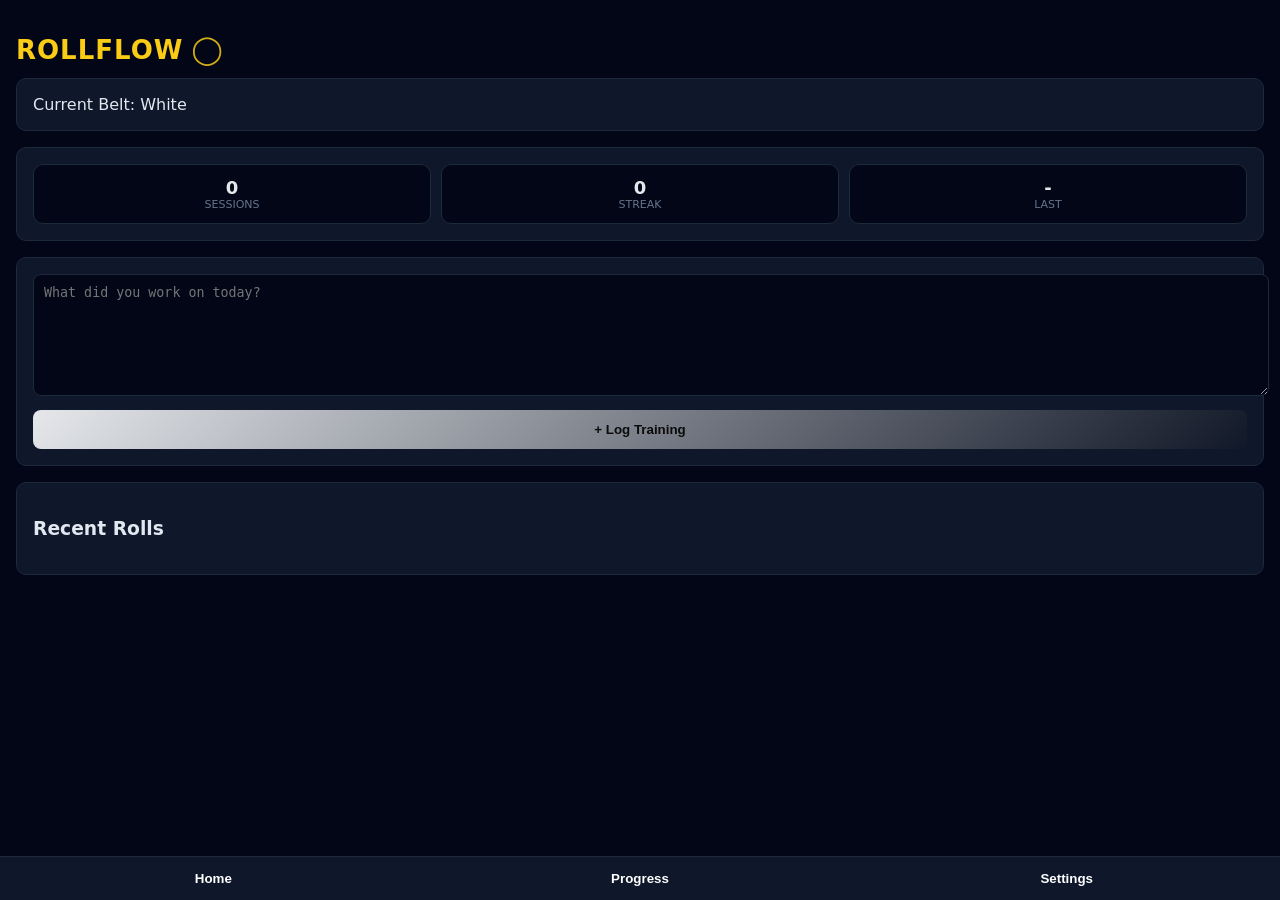
==== index.html @ 4acb2a5b "Add files via upload" ====
<!DOCTYPE html>
<html lang="en">
<head>
  <meta charset="UTF-8" />
  <meta name="viewport" content="width=device-width, initial-scale=1.0"/>
  <title>ROLLFLOW ◯</title>
  <link rel="stylesheet" href="styles.css">
  <link rel="manifest" href="manifest.json">
  <meta name="theme-color" content="#020617">
  <meta name="apple-mobile-web-app-capable" content="yes">
  <meta name="apple-mobile-web-app-status-bar-style" content="black-translucent">
  <link rel="apple-touch-icon" href="icon-180.png">
</head>

<div id="splash">
  <div class="splashLogo">
    ROLLFLOW <span class="symbol">◯</span>
  </div>
  <div class="tag">by Pupusas Power</div>
</div>

<body>

  <!-- HEADER -->
<h1 class="appLogo">
  ROLLFLOW <span class="symbol">◯</span>
</h1>

  <!-- DASHBOARD VIEW -->
  <div id="homeView" class="view">

    <div class="card header">
      <div>Current Belt: <span id="beltLabel">White</span></div>
    </div>

    <div class="card statsGrid">
      <div class="stat">
        <div id="totalSessions">0</div>
        <div class="label">Sessions</div>
      </div>

      <div class="stat">
        <div id="streak">0</div>
        <div class="label">Streak</div>
      </div>

      <div class="stat">
        <div id="lastTrain">-</div>
        <div class="label">Last</div>
      </div>
    </div>

    <div class="card">
      <textarea id="noteInput" placeholder="What did you work on today?"></textarea>
      <button onclick="addEntry()">+ Log Training</button>
    </div>

    <div class="card">
      <h3>Recent Rolls</h3>
      <div id="entries"></div>
    </div>

  </div>

  <!-- SETTINGS VIEW -->
  <div id="settingsView" class="view hidden">
    <div class="card">
      <h3>Settings</h3>

      <label>🥋 Belt Level</label>
      <div class="beltButtons">
        <button onclick="setBelt('white')">White</button>
        <button onclick="setBelt('blue')">Blue</button>
        <button onclick="setBelt('purple')">Purple</button>
        <button onclick="setBelt('brown')">Brown</button>
        <button onclick="setBelt('black')">Black</button>
      </div>
    </div>
  </div>

  <!-- PROGRESS VIEW -->
  <div id="progressView" class="view hidden">

    <div class="card">
      <h3>📈 Monthly Progress</h3>
      <div id="monthBars" class="bars"></div>
    </div>

    <div class="card">
      <h3>🧠 Insights</h3>
      <div id="insights"></div>
    </div>

  </div>
  <!-- BOTTOM NAV -->
  <div class="nav">
  <button onclick="showView('home')">Home</button>
  <button onclick="showView('progress')">Progress</button>
  <button onclick="showView('settings')">Settings</button>
</div>

  <script src="app.js"></script>
</body>
</html>
---- styles.css ----
:root {
  --accent: #e5e7eb;
}

/* BASE */
body {
  font-family: system-ui, sans-serif;
  background: #020617;
  color: #e2e8f0;
  margin: 0;
  padding: 16px;
  padding-bottom: 80px;
}

h1 {
  margin-bottom: 12px;
}

/* VIEWS */
.view {
  display: block;
}

.hidden {
  display: none;
}

/* CARDS */
.card {
  background: #0f172a;
  border: 1px solid #1e293b;
  padding: 16px;
  border-radius: 10px;
  margin-bottom: 16px;
}

/* STATS */
.statsGrid {
  display: grid;
  grid-template-columns: repeat(3, 1fr);
  gap: 10px;
  text-align: center;
}

.stat {
  background: #020617;
  border: 1px solid #1e293b;
  padding: 12px;
  border-radius: 10px;
}

.stat div:first-child {
  font-size: 18px;
  font-weight: 800;
  color: var(--accent);
}

.label {
  font-size: 11px;
  color: #64748b;
  text-transform: uppercase;
}

/* TEXTAREA */
textarea {
  width: 100%;
  height: 100px;
  background: #020617;
  border: 1px solid #1e293b;
  color: white;
  border-radius: 8px;
  padding: 10px;
  margin-bottom: 10px;
}

/* BUTTON */
button {
  width: 100%;
  padding: 12px;
  border-radius: 8px;
  border: none;
  background: linear-gradient(135deg, var(--accent), #111827);
  color: #0b0b0b;
  font-weight: 700;
}

/* ENTRIES */
.entry {
  border-top: 1px solid #1e293b;
  padding: 10px 0;
}

.date {
  font-size: 11px;
  color: #64748b;
}

/* BOTTOM NAV */
.nav {
  position: fixed;
  bottom: 0;
  left: 0;
  right: 0;
  display: flex;
  background: #0f172a;
  border-top: 1px solid #1e293b;
}

.nav button {
  flex: 1;
  background: none;
  color: white;
  padding: 14px;
  border-radius: 0;
}

/* BELT BUTTONS */
.beltButtons {
  display: grid;
  grid-template-columns: repeat(2, 1fr);
  gap: 8px;
  margin-top: 10px;
}

.beltButtons button {
  background: #020617;
  border: 1px solid #1e293b;
  color: white;
}

.bars {
  display: flex;
  justify-content: space-between;
  align-items: flex-end;
  height: 120px;
  gap: 6px;
  margin-top: 10px;
}

.bar {
  flex: 1;
  display: flex;
  flex-direction: column;
  align-items: center;
}

.barFill {
  width: 100%;
  background: linear-gradient(to top, var(--accent), #111827);
  border-radius: 4px;
}

.barLabel {
  font-size: 10px;
  margin-top: 4px;
  color: #64748b;
}
#splash {
  position: fixed;
  inset: 0;
  background: #020617;
  display: flex;
  flex-direction: column;
  justify-content: center;
  align-items: center;
  gap: 8px;
  z-index: 9999;
  animation: fadeOut 0.6s ease 1.5s forwards;
}


@keyframes fadeOut {
  to {
    opacity: 0;
    visibility: hidden;
  }
}

.splashLogo {
  font-size: 30px;
  font-weight: 800;
  color: #facc15;
  display: flex;
  align-items: center;
  gap: 8px;
  letter-spacing: 1px;
}

.tag {
  font-size: 12px;
  color: #64748b;
  letter-spacing: 0.5px;
  opacity: 0.9;
}

.appLogo {
  font-size: 26px;
  font-weight: 800;
  letter-spacing: 1px;
  color: #facc15;
  display: flex;
  align-items: center;
  gap: 8px;
  margin-bottom: 12px;
}

.symbol {
  font-size: 28px;
  opacity: 0.85;
  display: inline-block;
  animation: slowRotate 12s linear infinite;
}

@keyframes slowRotate {
  from { transform: rotate(0deg); }
  to { transform: rotate(360deg); }
}
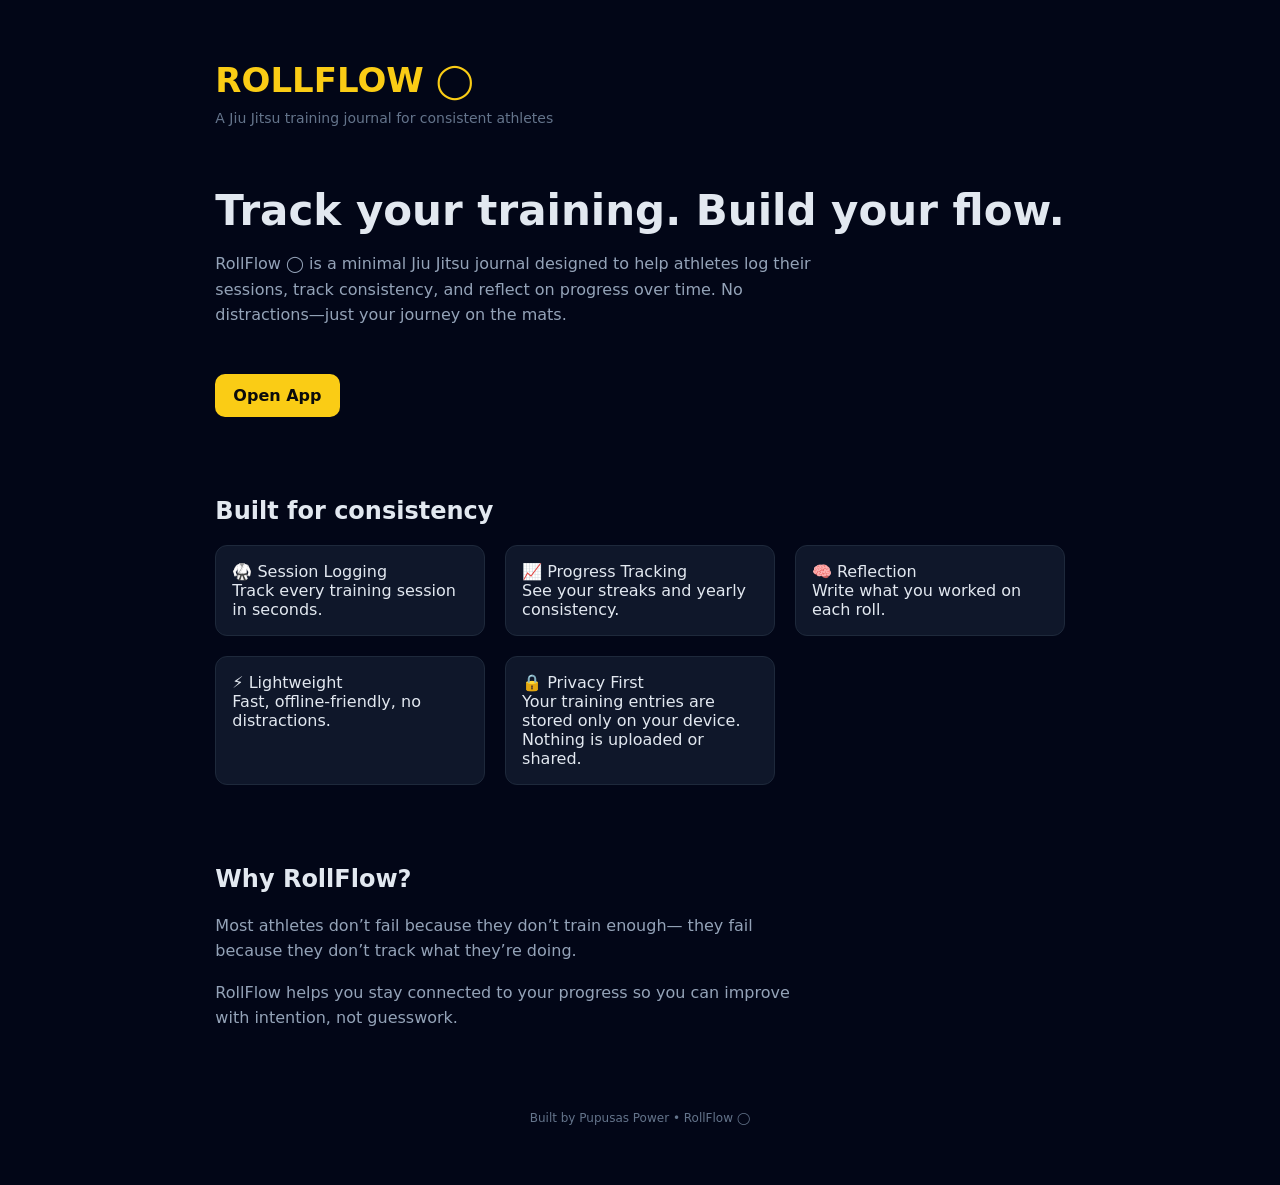
==== commit 037ba217: "Add files via upload" ====
--- a/index.html
+++ b/index.html
@@ -3,102 +3,167 @@
 <head>
   <meta charset="UTF-8" />
   <meta name="viewport" content="width=device-width, initial-scale=1.0"/>
-  <title>ROLLFLOW ◯</title>
-  <link rel="stylesheet" href="styles.css">
-  <link rel="manifest" href="manifest.json">
-  <meta name="theme-color" content="#020617">
-  <meta name="apple-mobile-web-app-capable" content="yes">
-  <meta name="apple-mobile-web-app-status-bar-style" content="black-translucent">
-  <link rel="apple-touch-icon" href="icon-180.png">
+  <title>RollFlow ◯</title>
+
+  <style>
+    body {
+      margin: 0;
+      font-family: system-ui, sans-serif;
+      background: #020617;
+      color: #e2e8f0;
+      display: flex;
+      justify-content: center;
+    }
+
+    .container {
+      max-width: 900px;
+      padding: 60px 20px;
+    }
+
+    .logo {
+      font-size: 34px;
+      font-weight: 800;
+      color: #facc15;
+      display: flex;
+      align-items: center;
+      gap: 10px;
+    }
+
+    .subtitle {
+      color: #64748b;
+      margin-top: 10px;
+      font-size: 14px;
+    }
+
+    .hero {
+      margin-top: 60px;
+    }
+
+    h1 {
+      font-size: 42px;
+      margin-bottom: 10px;
+    }
+
+    p {
+      color: #94a3b8;
+      line-height: 1.6;
+      max-width: 600px;
+    }
+
+    .cta {
+      margin-top: 30px;
+      display: inline-block;
+      padding: 12px 18px;
+      background: #facc15;
+      color: #0b0b0b;
+      font-weight: 700;
+      border-radius: 10px;
+      text-decoration: none;
+    }
+
+    .section {
+      margin-top: 80px;
+    }
+
+    .grid {
+      display: grid;
+      grid-template-columns: repeat(auto-fit, minmax(220px, 1fr));
+      gap: 20px;
+      margin-top: 20px;
+    }
+
+    .card {
+      background: #0f172a;
+      border: 1px solid #1e293b;
+      padding: 16px;
+      border-radius: 12px;
+    }
+
+    .footer {
+      margin-top: 80px;
+      font-size: 12px;
+      color: #64748b;
+      text-align: center;
+    }
+  </style>
 </head>
-
-<div id="splash">
-  <div class="splashLogo">
-    ROLLFLOW <span class="symbol">◯</span>
-  </div>
-  <div class="tag">by Pupusas Power</div>
-</div>
 
 <body>
 
-  <!-- HEADER -->
-<h1 class="appLogo">
-  ROLLFLOW <span class="symbol">◯</span>
-</h1>
+<div class="container">
 
-  <!-- DASHBOARD VIEW -->
-  <div id="homeView" class="view">
+  <!-- LOGO -->
+  <div class="logo">
+    ROLLFLOW ◯
+  </div>
+  <div class="subtitle">A Jiu Jitsu training journal for consistent athletes</div>
 
-    <div class="card header">
-      <div>Current Belt: <span id="beltLabel">White</span></div>
-    </div>
+  <!-- HERO -->
+  <div class="hero">
+    <h1>Track your training. Build your flow.</h1>
 
-    <div class="card statsGrid">
-      <div class="stat">
-        <div id="totalSessions">0</div>
-        <div class="label">Sessions</div>
+    <p>
+      RollFlow ◯ is a minimal Jiu Jitsu journal designed to help athletes
+      log their sessions, track consistency, and reflect on progress over time.
+      No distractions—just your journey on the mats.
+    </p>
+
+    <a class="cta" href="app/index.html">Open App</a>
+  </div>
+
+  <!-- FEATURES -->
+  <div class="section">
+    <h2>Built for consistency</h2>
+
+    <div class="grid">
+      <div class="card">
+        🥋 Session Logging<br/>
+        Track every training session in seconds.
       </div>
 
-      <div class="stat">
-        <div id="streak">0</div>
-        <div class="label">Streak</div>
+      <div class="card">
+        📈 Progress Tracking<br/>
+        See your streaks and yearly consistency.
       </div>
 
-      <div class="stat">
-        <div id="lastTrain">-</div>
-        <div class="label">Last</div>
+      <div class="card">
+        🧠 Reflection<br/>
+        Write what you worked on each roll.
       </div>
-    </div>
 
-    <div class="card">
-      <textarea id="noteInput" placeholder="What did you work on today?"></textarea>
-      <button onclick="addEntry()">+ Log Training</button>
-    </div>
+      <div class="card">
+        ⚡ Lightweight<br/>
+        Fast, offline-friendly, no distractions.
+      </div>
 
-    <div class="card">
-      <h3>Recent Rolls</h3>
-      <div id="entries"></div>
-    </div>
-
-  </div>
-
-  <!-- SETTINGS VIEW -->
-  <div id="settingsView" class="view hidden">
-    <div class="card">
-      <h3>Settings</h3>
-
-      <label>🥋 Belt Level</label>
-      <div class="beltButtons">
-        <button onclick="setBelt('white')">White</button>
-        <button onclick="setBelt('blue')">Blue</button>
-        <button onclick="setBelt('purple')">Purple</button>
-        <button onclick="setBelt('brown')">Brown</button>
-        <button onclick="setBelt('black')">Black</button>
+      <div class="card">
+        🔒 Privacy First<br/>
+        Your training entries are stored only on your device. Nothing is uploaded or shared.
       </div>
     </div>
   </div>
 
-  <!-- PROGRESS VIEW -->
-  <div id="progressView" class="view hidden">
+  <!-- PHILOSOPHY -->
+  <div class="section">
+    <h2>Why RollFlow?</h2>
 
-    <div class="card">
-      <h3>📈 Monthly Progress</h3>
-      <div id="monthBars" class="bars"></div>
-    </div>
+    <p>
+      Most athletes don’t fail because they don’t train enough—
+      they fail because they don’t track what they’re doing.
+    </p>
 
-    <div class="card">
-      <h3>🧠 Insights</h3>
-      <div id="insights"></div>
-    </div>
+    <p>
+      RollFlow helps you stay connected to your progress so you can
+      improve with intention, not guesswork.
+    </p>
+  </div>
 
+  <!-- FOOTER -->
+  <div class="footer">
+    Built by Pupusas Power • RollFlow ◯
   </div>
-  <!-- BOTTOM NAV -->
-  <div class="nav">
-  <button onclick="showView('home')">Home</button>
-  <button onclick="showView('progress')">Progress</button>
-  <button onclick="showView('settings')">Settings</button>
+
 </div>
 
-  <script src="app.js"></script>
 </body>
 </html>
